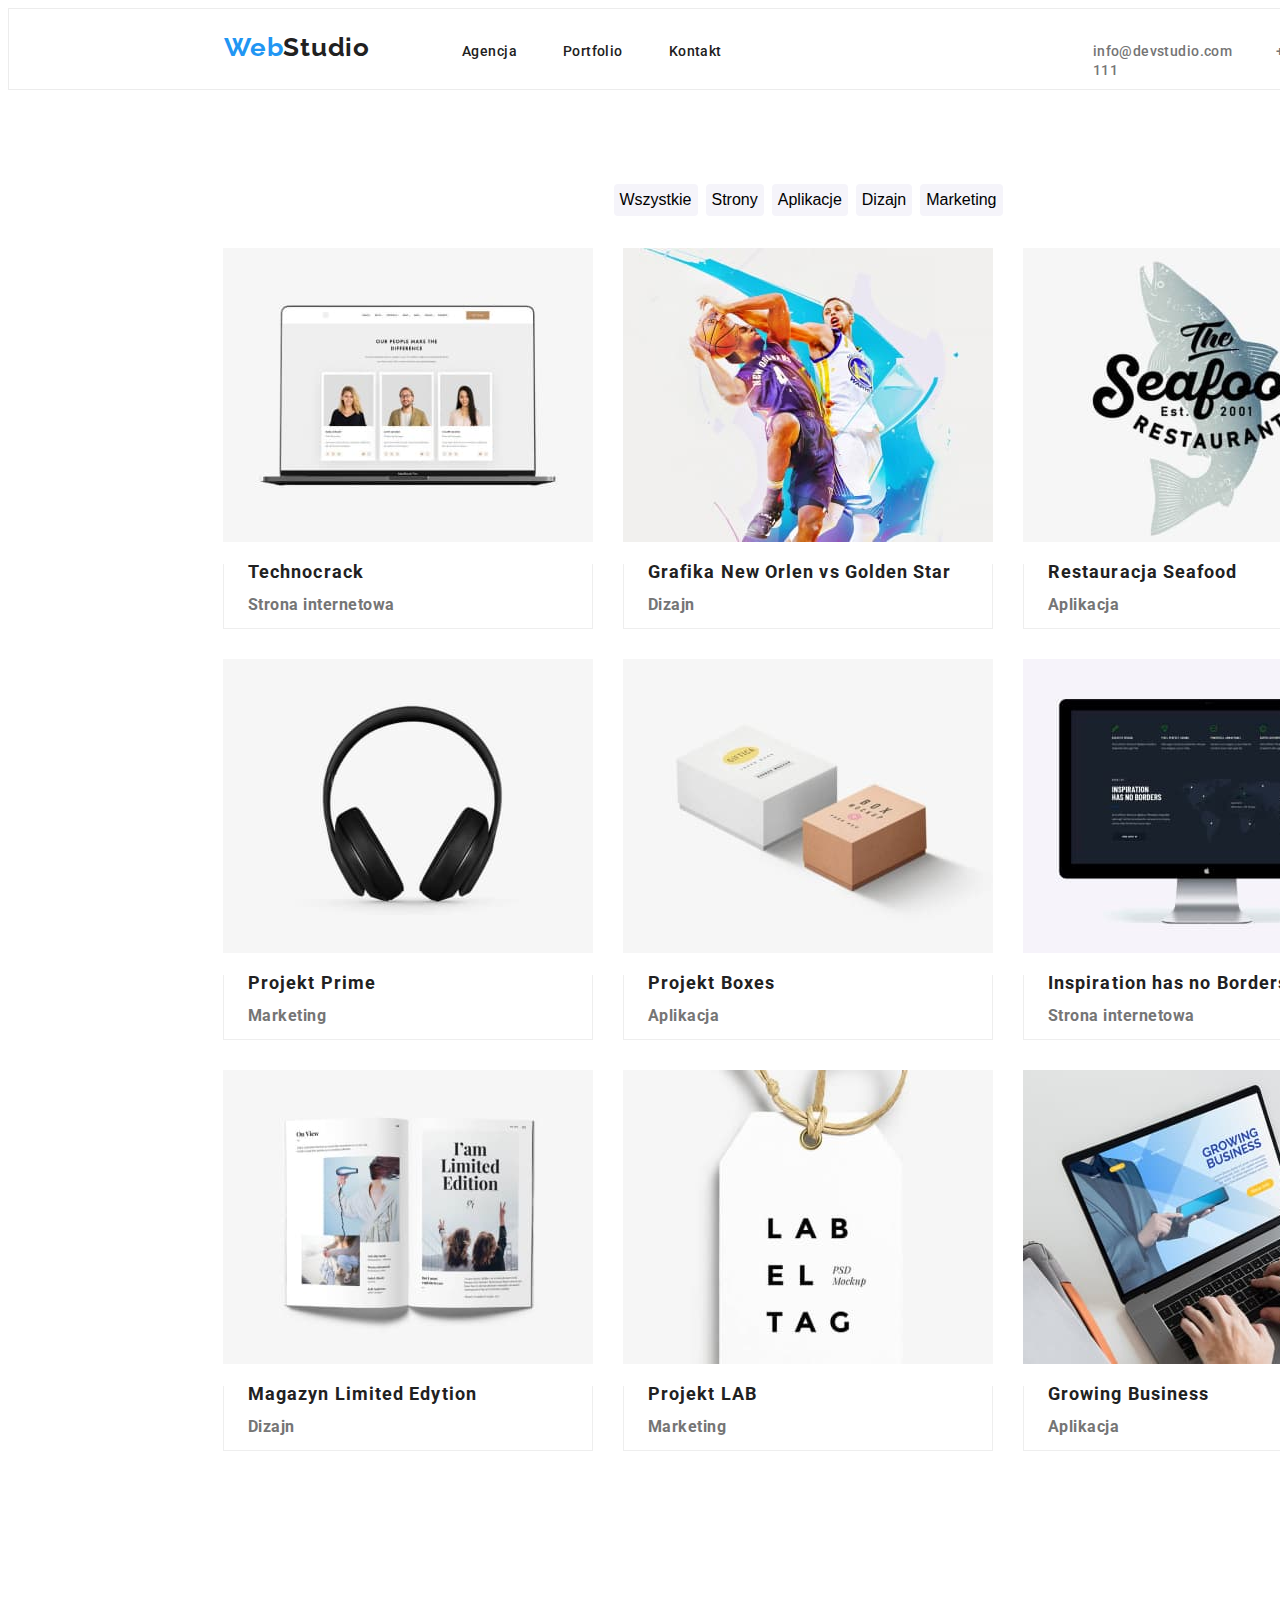
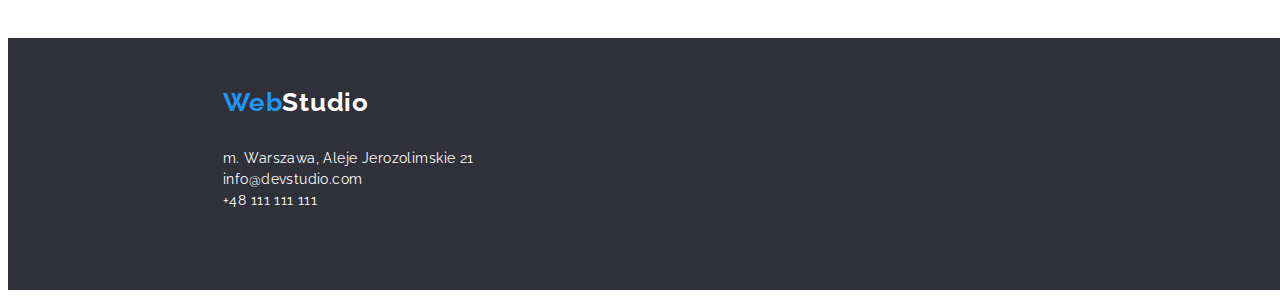
==== portfolio.html @ fccc1bf6 "first commit hw4" ====
<!DOCTYPE html> 
<html lang="pl">   
<head> 
    <meta charset="UTF-8">
    <meta http-equiv="X-UA-Compatible" content="IE=edge">
    <meta name="viewport" content="width=device-width, initial-scale=1.0">
    <title>Document</title>  
    <link rel="stylesheet" href="https://cdnjs.cloudflare.com/ajax/libs/modern-normalize/2.0.0/modern-normalize.css"
     integrity="sha512-gA2Bvu0/hw4oj0Lp8ZHjK+o3S4BE5m8d/wNVy6ktKLhHKPpWLQwv9ixzuWirWOakoJqlBdePq2NhoCaUOQ5npQ=="
     crossorigin="anonymous" referrerpolicy="no-referrer" />
    <link rel="stylesheet" href="./css/style.css"> 
    <link rel="stylesheet" href="./css/page-layout.css">
    <link rel="preconnect" href="https://fonts.googleapis.com">
    <link rel="preconnect" href="https://fonts.gstatic.com" crossorigin>
    <link href="https://fonts.googleapis.com/css2?family=Raleway:wght@700&family=Roboto:wght@400;500;900&display=swap"  rel="stylesheet">
 
</head> 
<body> 
    <header>
        <div class="container">
            <div class="navigation-list">
                <div class="container-logo">
                    <a class="brand-logo" href="./index.html"><span      class="first-half-webstudio">Web</span><span
                        class="second-half-webstudio">Studio</span></a>
                </div>
                <nav>
                    <ul class="link">
                        <li><a class="link-style-agency" href="#">Agencja</a></li>
                        <li><a class="link-style-portfolio" href="./portfolio.html">Portfolio</a></li>
                        <li><a class="link-style-contact" href="#">Kontakt</a></li>
                    </ul>
                </nav>
                <div class="contact-link">
                    <a class="link-contact" href="mailto:info@devstudio.com">info@devstudio.com</a>
                    <a class="link-contact" href="tel:+48111111111">+48 111 111 111</a>
                </div>
            </div>
        </div>
    </header>
    <main>  
        <!--przyciski nad zdjęciami-->  
        <div class="container-portfolio"> 
            <ul class="list-bth">
                <li> 
                    <button class="bth2" type="button">Wszystkie</button>
                </li>
                <li> 
                    <button class="bth2" type="button">Strony</button>
                </li>
                <li> 
                    <button class="bth2" type="button">Aplikacje</button>
                </li>
                <li>
                    <button class="bth2" type="button">Dizajn</button>
                </li>
                <li> 
                    <button class="bth2" type="button">Marketing</button>
                </li>
            </ul>
            <!--Lista ze zdjęciami-->   
            <div class="container-works">
                <ul class="list-works">
                    <li> 
                        <img  
                            src="images/images3/imgport1.jpg"  
                            alt="obraz laptopa" 
                            width="370"  
                            height="294" 
                        /> 
                        <header class="info-works">
                            <h3 class="list-works1">Technocrack</h3> 
                            <p class="list-works2">Strona internetowa</p>
                        </header>
                    </li>
                    <li> 
                        <img  
                            src="images/images3/imgport2.jpg"  
                            alt="dwóch koszykarzy" 
                            width="370"  
                            height="294"  
                        /> 
                        <header class="info-works">
                            <h3 class="list-works1">Grafika New Orlen vs Golden Star</h3>
                            <p class="list-works2">Dizajn</p> 
                        </header>
                    </li>
                    <li> 
                        <img  
                            src="images/images3/imgport3.jpg"  
                            alt="logo restauracji z rybą" 
                            width="370"  
                            height="294"  
                        />  
                        <header class="info-works">
                            <h3 class="list-works1">Restauracja Seafood</h3>
                            <p class="list-works2">Aplikacja</p> 
                        </header>
                    </li>
                    <li> 
                        <img  
                            src="images/images3/imgport4.jpg"  
                            alt="czarne słuchawki" 
                            width="370"
                            height="294"
                        /> 
                        <header class="info-works">
                            <h3 class="list-works1">Projekt Prime</h3>
                            <p class="list-works2">Marketing</p>
                        </header>
                    </li>
                    <li>
                        <img  
                            src="images/images3/imgport5.jpg"  
                            alt="dwa kartony" 
                            width="370"  
                            height="294"  
                        />
                        <header class="info-works">
                            <h3 class="list-works1">Projekt Boxes</h3>
                            <p class="list-works2">Aplikacja</p> 
                        </header>
                    </li>
                    <li> 
                        <img  
                            src="images/images3/imgport6.jpg"  
                            alt="monitor komputerowy" 
                            width="370"
                            height="294"> 
                        <header class="info-works">
                            <h3 class="list-works1">Inspiration has no Borders</h3>
                            <p class="list-works2">Strona internetowa</p>
                        </header>
                    </li> 
                    <li>
                        <img  
                            src="images/images3/imgport7.jpg"  
                            alt="Otwarta książka" 
                            width="370"
                            height="294"   
                        /> 
                        <header class="info-works">
                            <h3 class="list-works1">Magazyn Limited Edytion</h3>
                            <p class="list-works2">Dizajn</p>
                        </header>
                    </li>
                    <li> 
                        <img  
                            src="images/images3/imgport8.jpg"
                            alt="zawieszka" 
                            width="370"
                            height="294"  
                        />
                        <header class="info-works">
                            <h3 class="list-works1">Projekt LAB</h3>
                            <p class="list-works2">Marketing</p> 
                        </header>
                    </li>
                    <li> 
                        <img  
                            src="images/images3/imgport9.jpg" 
                            alt="Mężczyzna używający laptopa" 
                            width="370"  
                            height="294"
                        />
                        <header class="info-works">
                            <h3 class="list-works1">Growing Business</h3>
                            <p class="list-works2">Aplikacja</p>
                        </header>
                    
                    </li>
                </ul>  
            </div>
        </div>
    </main> 
  <footer>  
        <div class="container-footer"> 
            <a class="brand-logo-footer" href="./index.html"><span class="first-half-webstudio">Web</span><span class="second-half-webstudio2">Studio</span></a>
            <address> 
                <ul class="list-adress">
                    <li class="list-adress-maps"><a class="adress-footer1" href="https://goo.gl/maps/7ZxhDKWCxvy8bxdD8"> m. Warszawa, Aleje Jerozolimskie 21</a></li>
                    <li class="list-adress-mail"><a class="adress-footer1" href="mailto:info@devstudio.com">info@devstudio.com</a></li>
                    <li class="list-adres-tel"><a class="adress-footer1" href="tel:+48111111111">+48 111 111 111</a></li>
                </ul> 
            </address>
        </div>
    </footer>
</body>
---- css/style.css ----
body { 
    font-family:"Roboto"; sans-serif; 
    color: #212121;
 }  
  
.brand-logo, .brand-logo-footer { 
    text-decoration:none; 
    display: flex;
 }

.first-half-webstudio { 
    display: inline-block;
    font-family:Raleway;
    font-weight: 700;
    font-size: 26px; 
    line-height: 2.25em;
    letter-spacing: 0.03em;
    color: #2196F3;
}

.second-half-webstudio { 
    display: inline-block;
    font-family: Raleway;
    font-weight: 700;
    font-size: 26px;
    line-height: 2.25em;
    letter-spacing: 0.03em;
    color: #212121;
}
.second-half-webstudio2 {
    display: inline-block;
    font-family: Raleway;
    font-weight: 700;
    font-size: 26px;
    line-height: 2.25em;
    letter-spacing: 0.03em;
    color: #fff; 
    
}
.link-style-agency, 
.link-style-portfolio,
.link-style-contact {    
    font-family: Roboto;
    text-decoration: none; 
    font-weight: 500; 
    font-size: 14px;   
    line-height: 0.88em; 
    letter-spacing: 0.03em; 
    color: #212121;
}  

.link-contact { 
    text-decoration: none;
    color: #757575;
    font-weight: 500;
    font-size: 14px;
    line-height: 0.88em;
    letter-spacing: 0.03em;
} 
 
.link-style-agency:hover, 
.link-style-portfolio:hover,
.link-style-contact:hover {  
    color: #2196F3;
} 
 
.bth1 { 
    background-color: #2196F3; 
    color: #ffff;
    font-weight: 700;
    font-size: 16px;
    line-height: 1.88em;
    cursor: pointer; 
    border-radius: 4px; 
    box-shadow: 0px 4px 4px rgba(0,0,0, 0.15); 
    border: 0;
}

.bth2 {
    font-weight: 500; 
    font-size: 16px; 
    line-height: 1.88em; 
    cursor: pointer; 
    background-color: rgba(245, 244, 250, 1) ; 
    border: #fff; 
    border-radius: 4px;
}  

.bth2:hover, .bth2:focus { 
    background-color: #2196F3; 
    color: white; 
} 
 
.link, .list-bth, .list-adress, .list-works, .list-text, 
.list-team, .list-expert { 
    list-style-type: none; 
}  

.list-works1 {  
    font-weight: 700;
    font-size: 18px;
    line-height: 0.88em; 
    letter-spacing: 0.06em;  
    padding-left: 24px;
} 

.list-works2 {  
    font-weight: 700;
    font-size: 16px;
    line-height: 0.88em; 
    letter-spacing: 0.03em;  
    color: #757575; 
    padding-left: 24px;
} 

.container-footer {
    background-color: #2f303a; 
}

.adress-footer1 {  
    font-style: normal;
    text-decoration: none;
    color: #ffff;
    font-family: Raleway;
    font-size: 14px;
    line-height: 1.5em;
    letter-spacing: 0.03em;
}

.large-text {  
    font-weight: 900;
    font-size: 40px;
    line-height: 1.75em;
    letter-spacing: 0.06em;
    color: #ffff;  
}

.list-text1 { 
    font-weight: 700;
    font-size: 14px;
    line-height: 1.14em;
    letter-spacing: 0.03em;
}
 
.list-text2 { 
    font-size: 14px;
    line-height: 1.71em;
    letter-spacing 0.03em;; 
    color: #757575;
} 

.team, .expert {
    font-weight: 700;
    font-size: 36px;
    line-height: 2.63em;
    letter-spacing: 0.03em;
} 
 
.team-name {
    font-weight: 500;
    font-size: 16px;
    line-height: 1.18em;
    letter-spacing: 0.03em; 
} 
.team-expert { 
    font-size: 16px;
    line-height: 1.18em;
    letter-spacing: 0.03em; 
    color: #757575;
}
---- css/page-layout.css ----
*, 
::before 
::after{ 
    box-sizing: border-box;  
} 

body{  
    width: 1600px;
}

/* kontener menu z nawigacją - wspólna dla wszystkich kart*/
.container{ 
    width: 1600px;  
    height: 80px;
    border: 1px solid rgba(236,236,236,1);
    margin: auto;
} 

.navigation-list{ 
   width: 1200px;
   height: 80px;
   display: flex; 
   justify-content: space-between;
   align-items: baseline; 
   margin-left: 215px; 
   padding: 0;

} 

.container-logo { 
    width: 145px; 
    height: 31px; 
    display: flex; 
    justify-content: space-between; 
    padding: 0; 
} 
  
.link-style-agency, .link-style-portfolio{
    padding-right: 46px;
}

.link{  
    display: flex;
    margin-left: 93px;
    margin-top: 32px;
    margin-bottom: 32px;
    margin-right: 371px;
    letter-spacing: 0.02em;
    padding-left: 0;     
} 
  
.contact-link { 
    justify-content: space-between; 
    width: 345px; 
} 
 
.link-contact{ 
    padding-right: 40px;
}

/* kontener z dużym tekstem i przyciskiem*/ 

.container-first{ 
    background-color: #2f303a; 
    color: #FFFFFF; 
    top: 80px;
    padding: 200px 452px 280px 452px;
    text-align: center; 
    margin: auto;
} 
  
.large-text{ 
    width: 696px; 
}
 
/* sekcja z tekstem lorem*/ 

.container-second{ 
    width: 1200px; 
    margin: 94px 215px 94px 215px;
}

 .list-text{ 
    display: flex; 
    justify-content: space-between; 
    padding-left: 0;
 }

.list-text1{ 
    margin: auto;
} 

.list-text2{ 
     
    margin-top: 10px;
    margin-right: 30px;
    margin-bottom: 94px;
} 
   
/* sekcja ze zdjęciami*/ 

.expert{ 
    text-align: center; 
    margin-top: 0; 
    margin-bottom: 50px;
} 

.list-expert{ 
    display: flex;
    margin-top: 50px;
    margin-bottom: 94px;
    padding-left: 0px;
 }
  
.list-expert-img{ 
    margin-right: 30px;
}  

 /*sekcja z zespołem*/ 

.team{ 
    text-align: center;
} 

 .list-team{
    display: flex;
    text-align: center;
    margin-top: 0px;
    padding-left: 0px;
    margin-bottom: 94px;
 } 
  
.team-images{
    margin-right: 30px; 
    box-shadow: 0px 1px 3px rgba(0, 0, 0, 0.12), 0px 1px 1px rgba(0, 0, 0, 0.14), 0px 2px 1px rgba(0, 0, 0, 0.2);
    border-radius: 0px 0px 4px 4px;
} 

/* kontener ze stopą - wzpólna dla wszystkich kart*/ 
 
footer{ 
    width: 1600px; 
    height: 252px; 
    background-color: #2f303a;
}

.container-footer{
    height: auto; 
    margin-left: 215px; 
    margin-right: 215px;  
    padding-top: 35px; 
 
}
 
.list-adress{ 
    padding-left: 0;
}

/* page layout portfolio*/ 

  
.list-bth{ 
    display: flex;
    gap: 8px;
    margin-left: auto;
    margin-top: 0px;
    margin-bottom: 10px;
    margin-right: auto;
    padding-left: 0px;
    width: 572px;
    height: 54px;
    letter-spacing: 0.03em; 
    justify-content: center;
     
} 
  

.container-portfolio{ 
    width: 1170px; 
    height: 1360px;
    margin-left: 215px; 
    margin-right: 215px; 
    margin-top: 94px;  
    margin-bottom: 94px;
}
 
.list-works{ 
    display: flex;
    flex-wrap: wrap;
    gap: 30px;
    padding: 0;
    flex-basis: calc((100% - 30px) / 3);
    margin: 0;
}  
 
.info-works{ 
    border-left: 1px solid #EEEEEE;
    border-right: 1px solid #EEEEEE;
    border-bottom: 1px solid #EEEEEE;
}
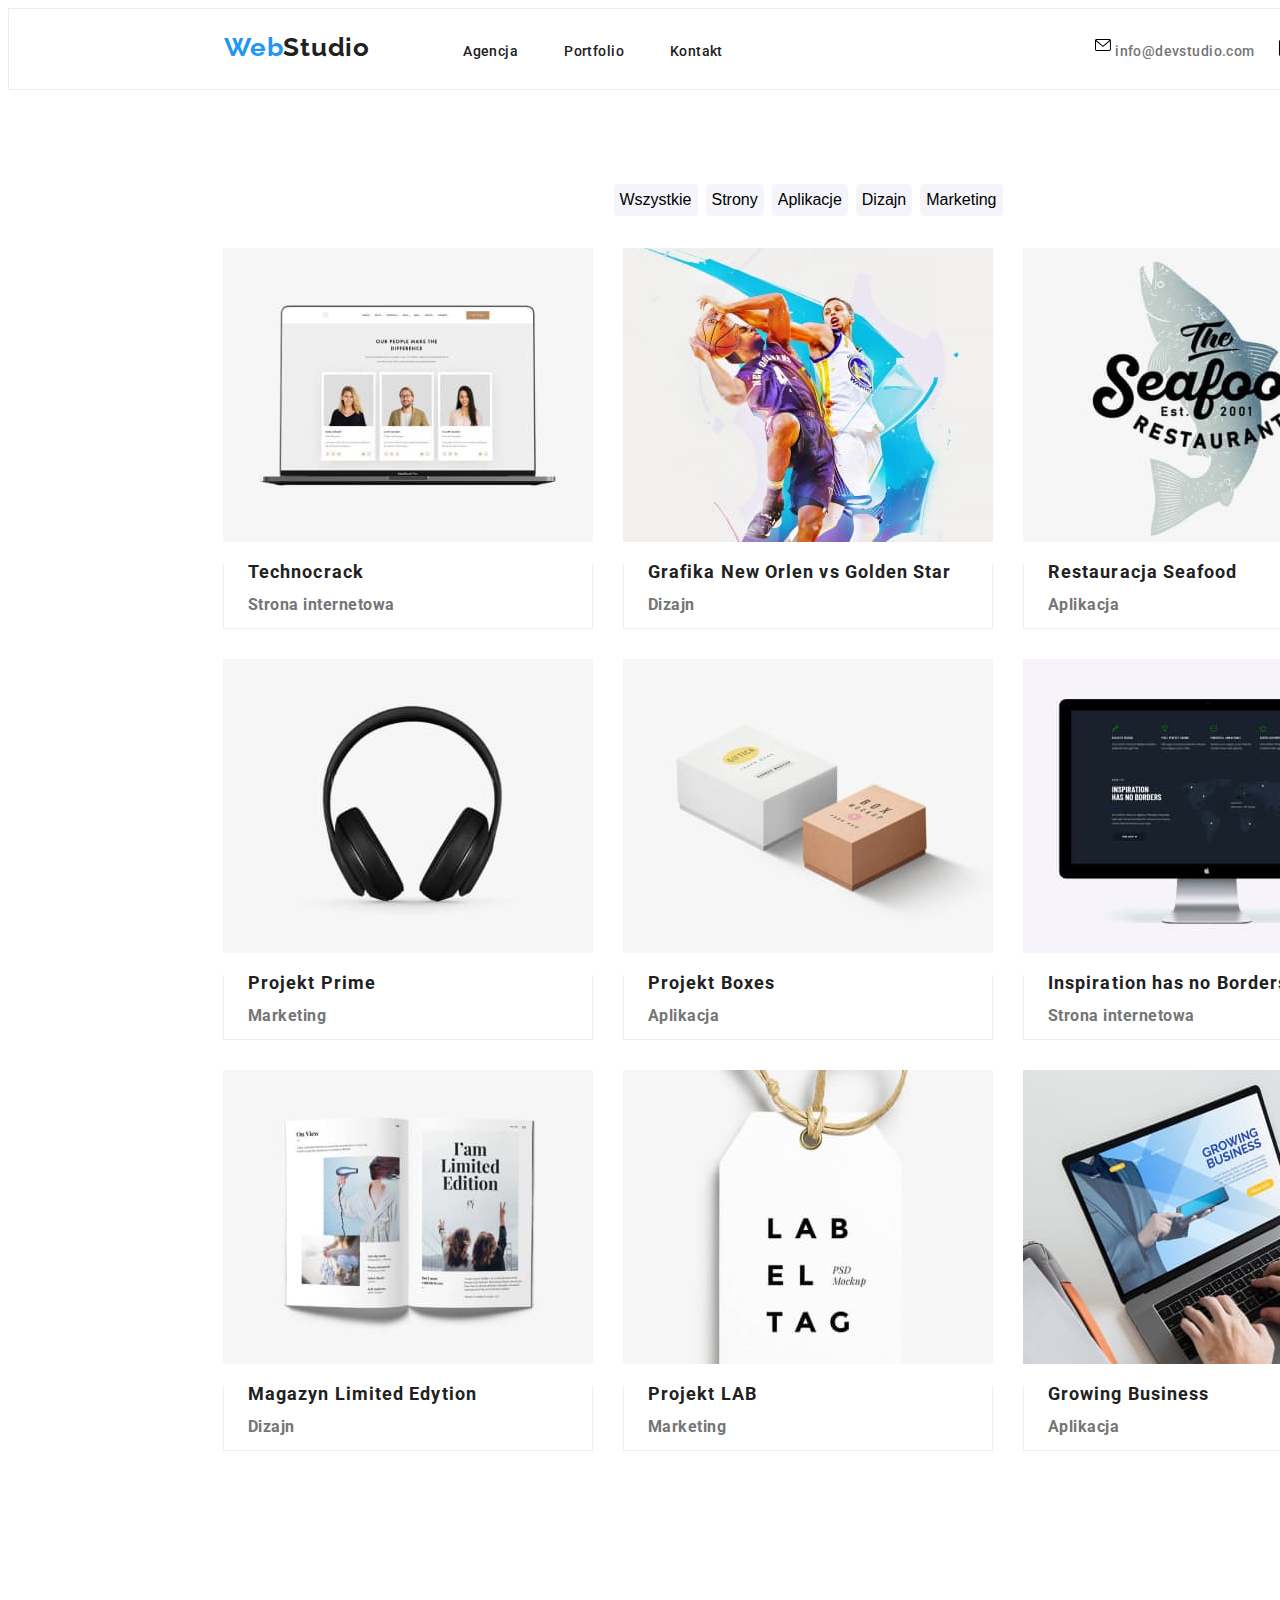
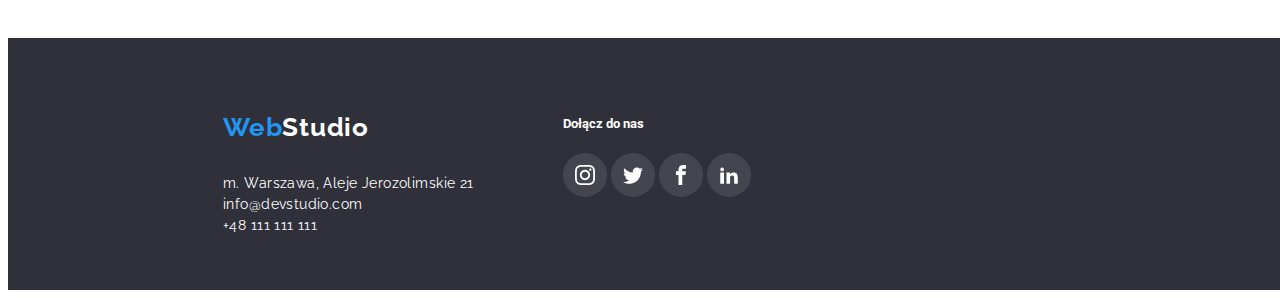
==== commit 52c278c0: "Commit: hw4'" ====
--- a/portfolio.html
+++ b/portfolio.html
@@ -20,8 +20,8 @@
         <div class="container">
             <div class="navigation-list">
                 <div class="container-logo">
-                    <a class="brand-logo" href="./index.html"><span      class="first-half-webstudio">Web</span><span
-                        class="second-half-webstudio">Studio</span></a>
+                    <a class="brand-logo" href="./index.html"><span class="first-half-webstudio">Web</span><span
+                            class="second-half-webstudio">Studio</span></a>
                 </div>
                 <nav>
                     <ul class="link">
@@ -31,7 +31,13 @@
                     </ul>
                 </nav>
                 <div class="contact-link">
+                    <svg class="header-svg-mail" width="16" height="22">
+                        <use href="./images/images4/symbol-defs.svg#icon-envelope"></use>
+                    </svg>
                     <a class="link-contact" href="mailto:info@devstudio.com">info@devstudio.com</a>
+                    <svg class="header-svg-phone" width="10" height="16">
+                        <use href="./images/images4/symbol-defs.svg#icon-smartphone"></use>
+                    </svg>
                     <a class="link-contact" href="tel:+48111111111">+48 111 111 111</a>
                 </div>
             </div>
@@ -172,16 +178,57 @@
             </div>
         </div>
     </main> 
-  <footer>  
-        <div class="container-footer"> 
-            <a class="brand-logo-footer" href="./index.html"><span class="first-half-webstudio">Web</span><span class="second-half-webstudio2">Studio</span></a>
-            <address> 
-                <ul class="list-adress">
-                    <li class="list-adress-maps"><a class="adress-footer1" href="https://goo.gl/maps/7ZxhDKWCxvy8bxdD8"> m. Warszawa, Aleje Jerozolimskie 21</a></li>
-                    <li class="list-adress-mail"><a class="adress-footer1" href="mailto:info@devstudio.com">info@devstudio.com</a></li>
-                    <li class="list-adres-tel"><a class="adress-footer1" href="tel:+48111111111">+48 111 111 111</a></li>
-                </ul> 
-            </address>
+    <footer>
+        <div class="container-footer1">
+            <div class="container-footer">
+                <a class="brand-logo-footer" href="./index.html"><span class="first-half-webstudio">Web</span><span
+                        class="second-half-webstudio2">Studio</span></a>
+                <address class="box-footer">
+                    <ul class="list-adress">
+                        <li class="list-adress-maps"><a class="adress-footer1" href="https://goo.gl/maps/7ZxhDKWCxvy8bxdD8">
+                                m. Warszawa, Aleje Jerozolimskie 21</a></li>
+                        <li class="list-adress-mail"><a class="adress-footer1"
+                                href="mailto:info@devstudio.com">info@devstudio.com</a></li>
+                        <li class="list-adres-tel"><a class="adress-footer1" href="tel:+48111111111">+48 111 111 111</a>
+                        </li>
+                    </ul>
+                </address>
+            </div>
+            <div class="socials-footer-flex">
+                <h5 class="join-us">Dołącz do nas</h5>
+                <div class="social-link-footer">
+                    <a href="https://www.instagram.com/" class="social-link-icon-footer" target="_blank"
+                        rel="noreferrer noopener">
+                        <svg width="20" height="20">
+                            <use href="./images/images4/symbol-defs.svg#icon-instagram"></use>
+                        </svg>
+                    </a>
+                </div>
+                <div class="social-link-footer">
+                    <a href="https://twitter.com/" class="social-link-icon-footer" target="_blank"
+                        rel="noreferrer noopener">
+                        <svg width="20" height="20">
+                            <use href="./images/images4/symbol-defs.svg#icon-twitter"></use>
+                        </svg>
+                    </a>
+                </div>
+                <div class="social-link-footer">
+                    <a href="https://www.facebook.com/" class="social-link-icon-footer" target="_blank"
+                        rel="noreferrer noopener">
+                        <svg width="20" height="20">
+                            <use href="./images/images4/symbol-defs.svg#icon-facebook"></use>
+                        </svg>
+                    </a>
+                </div>
+                <div class="social-link-footer">
+                    <a href="https://www.linkedin.com/" class="social-link-icon-footer" target="_blank"
+                        rel="noreferrer noopener">
+                        <svg width="20" height="20">
+                            <use href="./images/images4/symbol-defs.svg#icon-linkedin2"></use>
+                        </svg>
+                    </a>
+                </div>
+            </div>
         </div>
     </footer>
 </body>--- a/css/style.css
+++ b/css/style.css
@@ -61,7 +61,8 @@
  
 .link-style-agency:hover, 
 .link-style-portfolio:hover,
-.link-style-contact:hover {  
+.link-style-contact:hover, 
+.link-contact:hover {  
     color: #2196F3;
 } 
  
--- a/css/page-layout.css
+++ b/css/page-layout.css
@@ -24,7 +24,6 @@
    align-items: baseline; 
    margin-left: 215px; 
    padding: 0;
-
 } 
 
 .container-logo { 
@@ -50,23 +49,26 @@
 } 
   
 .contact-link { 
-    justify-content: space-between; 
-    width: 345px; 
+    justify-content: space-between;    
 } 
  
 .link-contact{ 
-    padding-right: 40px;
+    padding-right: 20px;
 }
 
 /* kontener z dużym tekstem i przyciskiem*/ 
 
 .container-first{ 
-    background-color: #2f303a; 
+    background-image: linear-gradient(#2f303a66,
+     #2f303a66), url(../images/images4/backgroundimg.jpg);  
+    background-repeat: no-repeat; 
+    background-size: cover;
     color: #FFFFFF; 
     top: 80px;
-    padding: 200px 452px 280px 452px;
+    padding: 200px 452px 200px 452px;
     text-align: center; 
-    margin: auto;
+    margin: 0; 
+
 } 
   
 .large-text{ 
@@ -79,11 +81,21 @@
     width: 1200px; 
     margin: 94px 215px 94px 215px;
 }
-
- .list-text{ 
+  
+.list-text > li > svg{ 
+    width: 270px; 
+    height: 120px;   
+}
+
+.list-text{ 
     display: flex; 
     justify-content: space-between; 
-    padding-left: 0;
+    padding-left: 0; 
+
+ }
+ .list-text-li{ 
+    width: 270px; 
+    height: 251px;
  }
 
 .list-text1{ 
@@ -134,7 +146,67 @@
     margin-right: 30px; 
     box-shadow: 0px 1px 3px rgba(0, 0, 0, 0.12), 0px 1px 1px rgba(0, 0, 0, 0.14), 0px 2px 1px rgba(0, 0, 0, 0.2);
     border-radius: 0px 0px 4px 4px;
-} 
+}  
+ 
+.social-link{
+    width: 44px;
+    height: 44px;
+    padding: 12px;
+    background-color: rgba(255, 255, 255, 0.1);
+    border-radius: 50%;
+    display: inline-block;
+    box-sizing: border-box; 
+    margin-bottom: 20px; 
+}
+
+.social-link:hover,
+.social-link:focus {
+    border-radius: 50%;
+    cursor: pointer;
+    background-color: #2196F3; 
+}  
+
+ .social-link:hover .social-link-icon,
+ .social-link:focus .social-link-icon { 
+  fill: #FFFFFF;   
+ }
+
+.social-link-icon{
+    fill: #AFB1B8;
+} 
+.social-link-icon:hover,  
+.social-link-icon:focus{ 
+    fill: #FFFFFF;
+}
+ 
+/* lista nasi klienci ze zdjęciami SVG */  
+  
+.our-customers{
+    border: 1px solid rgba(175, 177, 184, 1)
+}
+
+.our-customers-header{ 
+text-align: center;
+     
+} 
+.container-customers{
+    width: 1170px; 
+    height: 184px; 
+    margin-left:auto; 
+    margin-right: auto; 
+    fill: #AFB1B8;
+} 
+  .our-customers:hover {
+    border-color: #2196F3;
+    fill: #2196F3;
+  }
+
+.our-customers-flex-container{  
+    list-style: none;
+    display: flex;
+    justify-content: space-around; 
+    cursor: pointer;
+}  
 
 /* kontener ze stopą - wzpólna dla wszystkich kart*/ 
  
@@ -143,18 +215,66 @@
     height: 252px; 
     background-color: #2f303a;
 }
-
-.container-footer{
-    height: auto; 
-    margin-left: 215px; 
-    margin-right: 215px;  
-    padding-top: 35px; 
- 
-}
- 
-.list-adress{ 
-    padding-left: 0;
-}
+.container-footer1{  
+    display: flex; 
+    margin-right: 170px; 
+    align-items: center;
+} 
+
+.container-footer{ 
+    width: 340px;
+    margin-left: 215px;  
+    padding-top: 60px;
+ 
+} 
+.box-footer{ 
+    width: 270px; 
+    height: 81px;
+}
+ 
+.list-adress{  
+    display:block;
+    padding-left: 0; 
+    padding-right: auto;          
+}   
+ 
+.join-us{ 
+    display:block; 
+    color: #FFFFFF;
+}
+.social-footer-flex{ 
+    display: inline-block; 
+    margin-left: 70px;
+}
+.social-link-footer {
+    width: 44px;
+    height: 44px;
+    padding: 12px;
+    background-color: rgba(255, 255, 255, 0.1);
+    border-radius: 50%;
+    display: inline-block; 
+    box-sizing: border-box;
+}
+
+
+.social-link-icon-footer > svg > use {
+
+fill: #FFFFFF;
+}
+
+.social-link-footer:hover,
+.social-link-footer:focus {
+    border-radius: 50%;
+    cursor: pointer;
+    background-color: #2196F3;
+}
+
+
+.social-link-footer:hover .social-link-icon-footer,
+.social-link-footer:focus .social-link-icon-footer {
+    fill: #FFFFFF;
+}
+
 
 /* page layout portfolio*/ 
 
@@ -173,7 +293,6 @@
     justify-content: center;
      
 } 
-  
 
 .container-portfolio{ 
     width: 1170px; 
@@ -197,4 +316,11 @@
     border-left: 1px solid #EEEEEE;
     border-right: 1px solid #EEEEEE;
     border-bottom: 1px solid #EEEEEE;
+} 
+ 
+.list-works>li:hover {
+    box-shadow: 1px 4px 6px 0px #00000029;
+    box-shadow: 0px 4px 4px 0px #0000000F;
+    box-shadow: 0px 1px 1px 0px #0000001F;
+    cursor: pointer;
 }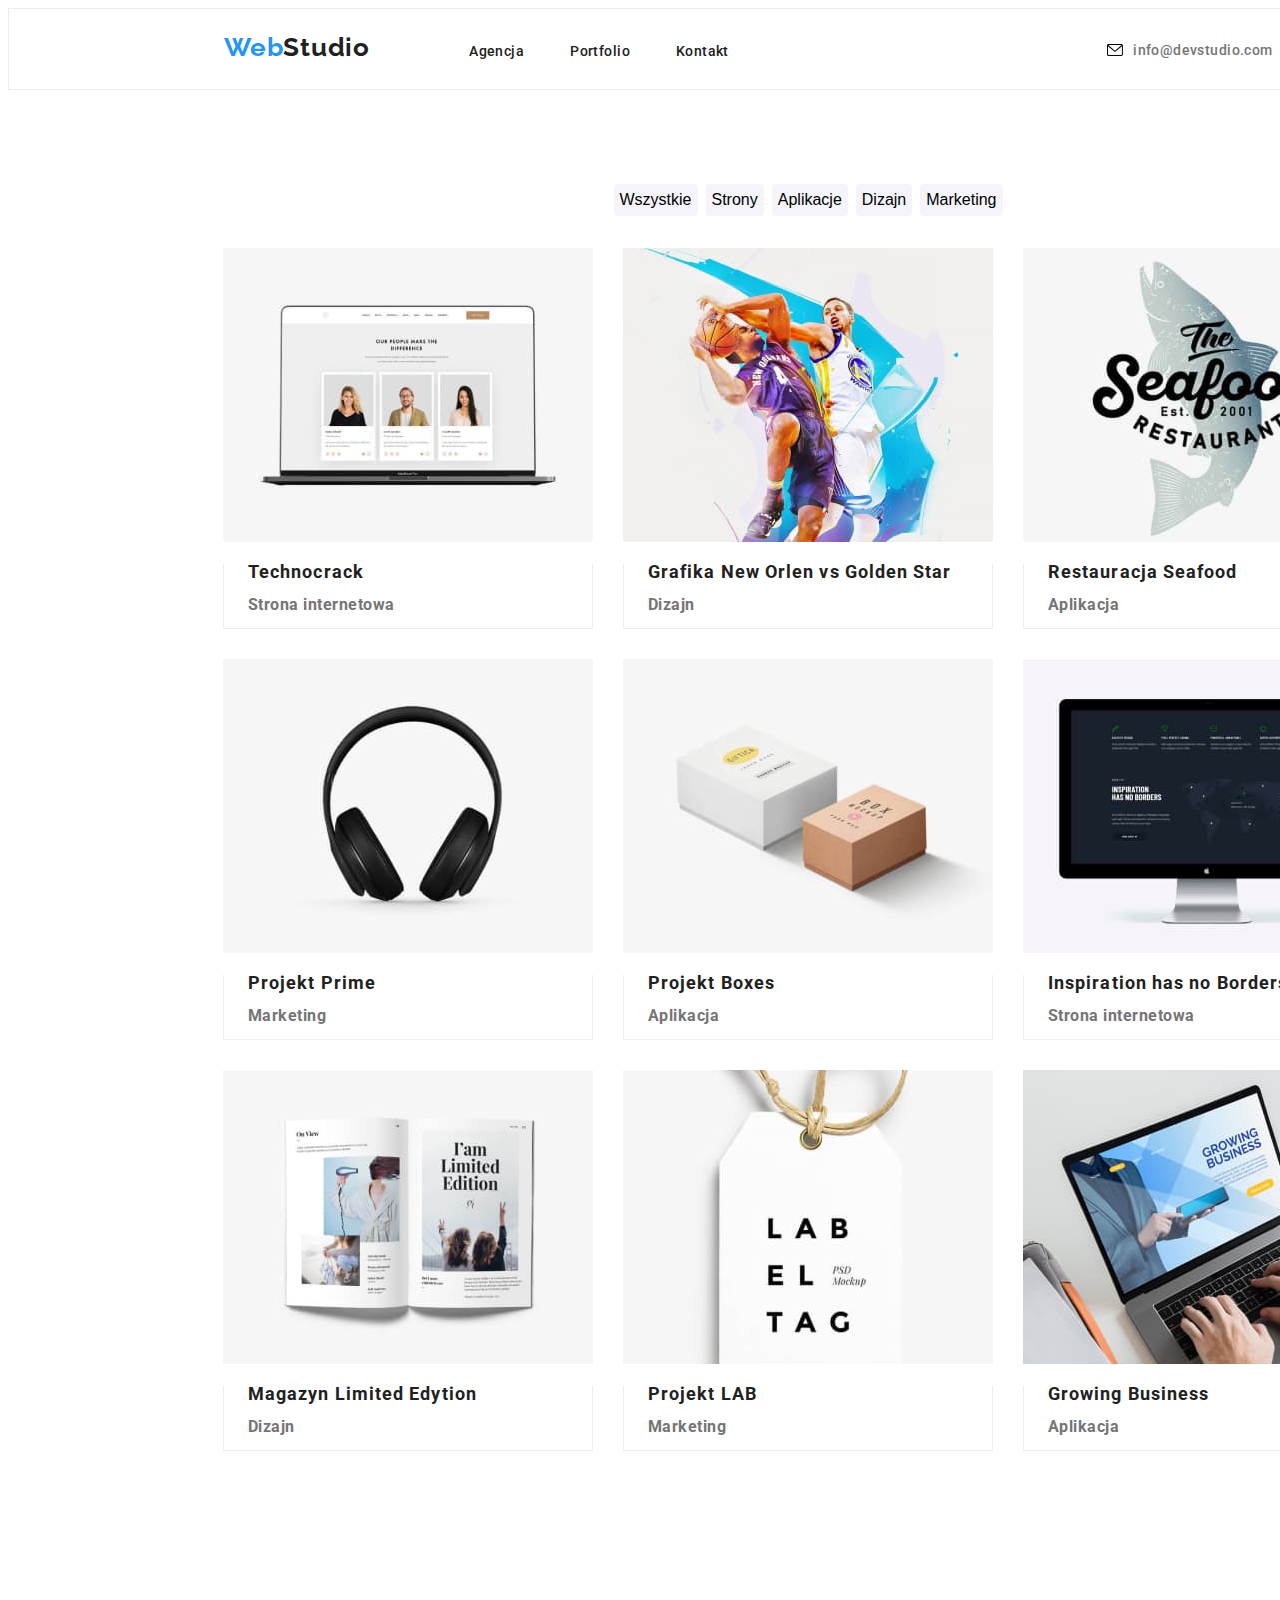
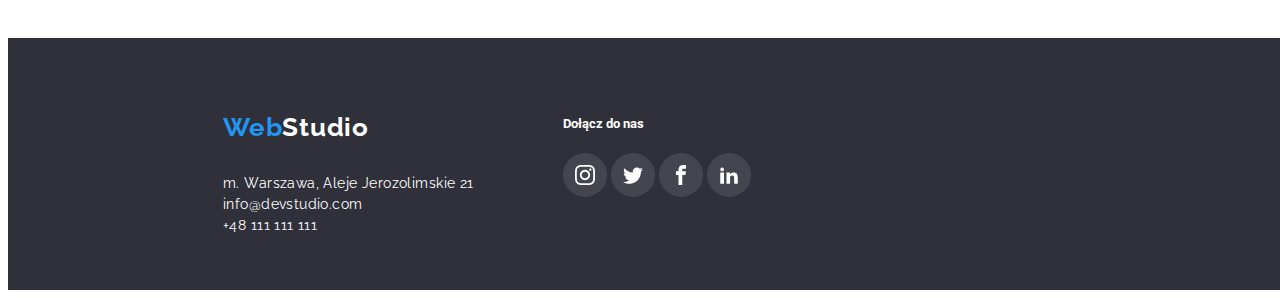
==== commit 7a3ec200: "feat: hw4 01" ====
--- a/portfolio.html
+++ b/portfolio.html
@@ -1,20 +1,18 @@
 <!DOCTYPE html> 
 <html lang="pl">   
-<head> 
+<head>
     <meta charset="UTF-8">
     <meta http-equiv="X-UA-Compatible" content="IE=edge">
     <meta name="viewport" content="width=device-width, initial-scale=1.0">
-    <title>Document</title>  
-    <link rel="stylesheet" href="https://cdnjs.cloudflare.com/ajax/libs/modern-normalize/2.0.0/modern-normalize.css"
-     integrity="sha512-gA2Bvu0/hw4oj0Lp8ZHjK+o3S4BE5m8d/wNVy6ktKLhHKPpWLQwv9ixzuWirWOakoJqlBdePq2NhoCaUOQ5npQ=="
-     crossorigin="anonymous" referrerpolicy="no-referrer" />
-    <link rel="stylesheet" href="./css/style.css"> 
+    <title>Document</title>
+    <link rel="stylesheet" href="./css/modern-normalize.css>">
+    <link rel="stylesheet" href="./css/style.css">
     <link rel="stylesheet" href="./css/page-layout.css">
     <link rel="preconnect" href="https://fonts.googleapis.com">
     <link rel="preconnect" href="https://fonts.gstatic.com" crossorigin>
-    <link href="https://fonts.googleapis.com/css2?family=Raleway:wght@700&family=Roboto:wght@400;500;900&display=swap"  rel="stylesheet">
- 
-</head> 
+    <link href="https://fonts.googleapis.com/css2?family=Raleway:wght@700&family=Roboto:wght@400;500;900&display=swap"
+    rel="stylesheet">
+</head>
 <body> 
     <header>
         <div class="container">
@@ -31,14 +29,14 @@
                     </ul>
                 </nav>
                 <div class="contact-link">
-                    <svg class="header-svg-mail" width="16" height="22">
+                    <svg class="header-svg-mail" width="16" height="12">
                         <use href="./images/images4/symbol-defs.svg#icon-envelope"></use>
                     </svg>
-                    <a class="link-contact" href="mailto:info@devstudio.com">info@devstudio.com</a>
+                    <a class="link-contact-mail-header" href="mailto:info@devstudio.com">info@devstudio.com</a>
                     <svg class="header-svg-phone" width="10" height="16">
                         <use href="./images/images4/symbol-defs.svg#icon-smartphone"></use>
                     </svg>
-                    <a class="link-contact" href="tel:+48111111111">+48 111 111 111</a>
+                    <a class="link-contact-phone-header" href="tel:+48111111111">+48 111 111 111</a>
                 </div>
             </div>
         </div>
--- a/css/style.css
+++ b/css/style.css
@@ -50,7 +50,8 @@
     color: #212121;
 }  
 
-.link-contact { 
+.link-contact-mail-header, 
+.link-contact-phone-header { 
     text-decoration: none;
     color: #757575;
     font-weight: 500;
@@ -62,7 +63,8 @@
 .link-style-agency:hover, 
 .link-style-portfolio:hover,
 .link-style-contact:hover, 
-.link-contact:hover {  
+.link-contact-mail-header:hover, 
+.link-contact-phone-header:hover {  
     color: #2196F3;
 } 
  
--- a/css/page-layout.css
+++ b/css/page-layout.css
@@ -49,11 +49,19 @@
 } 
   
 .contact-link { 
-    justify-content: space-between;    
-} 
- 
-.link-contact{ 
-    padding-right: 20px;
+    justify-content: space-between;   
+    display: flex;   
+    align-items: center;
+} 
+ 
+.link-contact-mail-header{ 
+    padding-right: 20px; 
+}
+
+
+.header-svg-mail, 
+.header-svg-phone{ 
+    padding-right: 10px;
 }
 
 /* kontener z dużym tekstem i przyciskiem*/ 
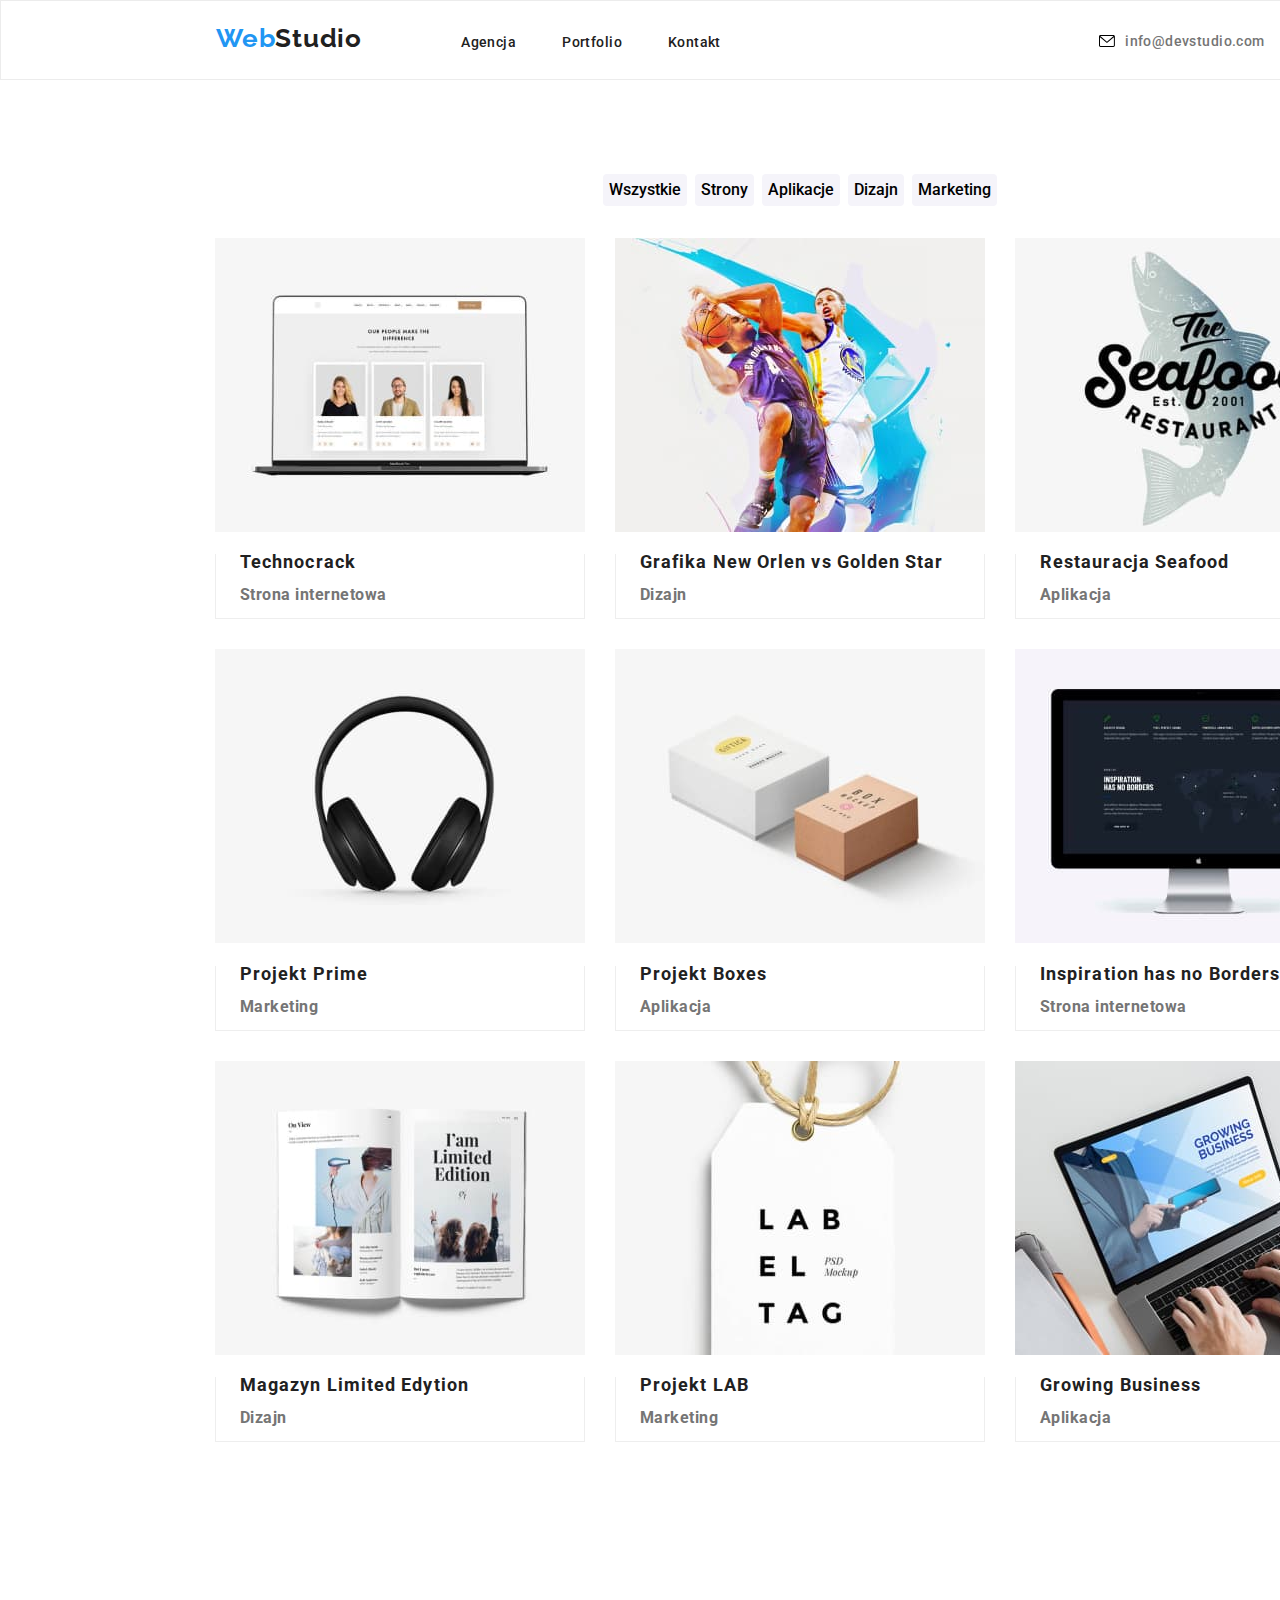
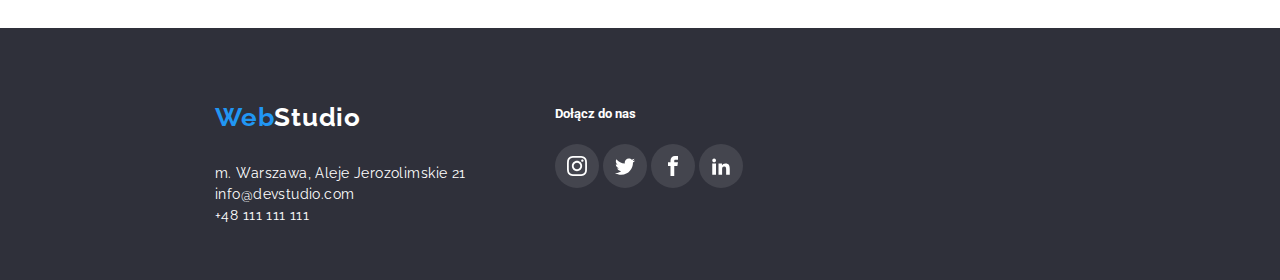
==== commit d4dc8b21: "Corect hw4" ====
--- a/portfolio.html
+++ b/portfolio.html
@@ -5,8 +5,8 @@
     <meta http-equiv="X-UA-Compatible" content="IE=edge">
     <meta name="viewport" content="width=device-width, initial-scale=1.0">
     <title>Document</title>
-    <link rel="stylesheet" href="./css/modern-normalize.css>">
-    <link rel="stylesheet" href="./css/style.css">
+    <link rel="stylesheet" type="text/css" href="./css/modern-normalize.css">
+    <link rel="stylesheet" type="text/css" href="./css/style.css">
     <link rel="stylesheet" href="./css/page-layout.css">
     <link rel="preconnect" href="https://fonts.googleapis.com">
     <link rel="preconnect" href="https://fonts.gstatic.com" crossorigin>
--- a/css/page-layout.css
+++ b/css/page-layout.css
@@ -61,7 +61,8 @@
 
 .header-svg-mail, 
 .header-svg-phone{ 
-    padding-right: 10px;
+    margin-right: 10px; 
+
 }
 
 /* kontener z dużym tekstem i przyciskiem*/ 
